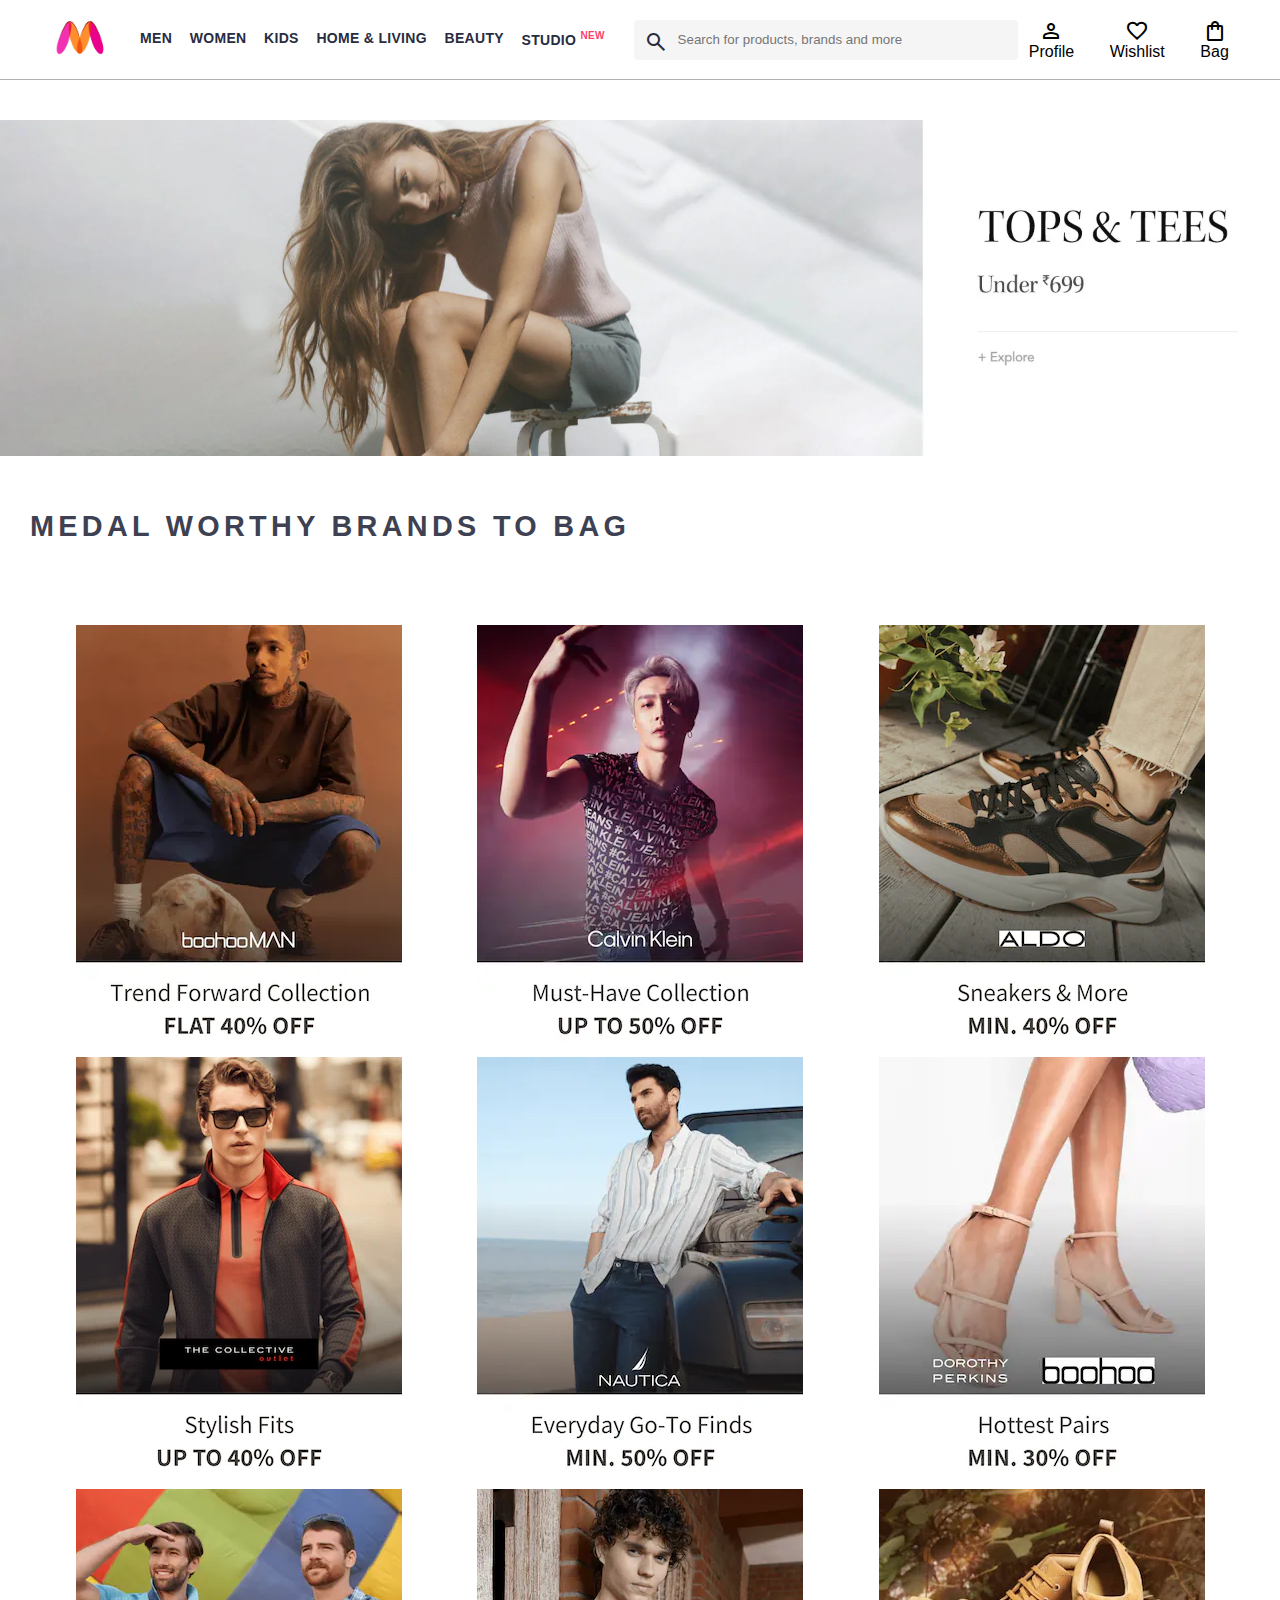
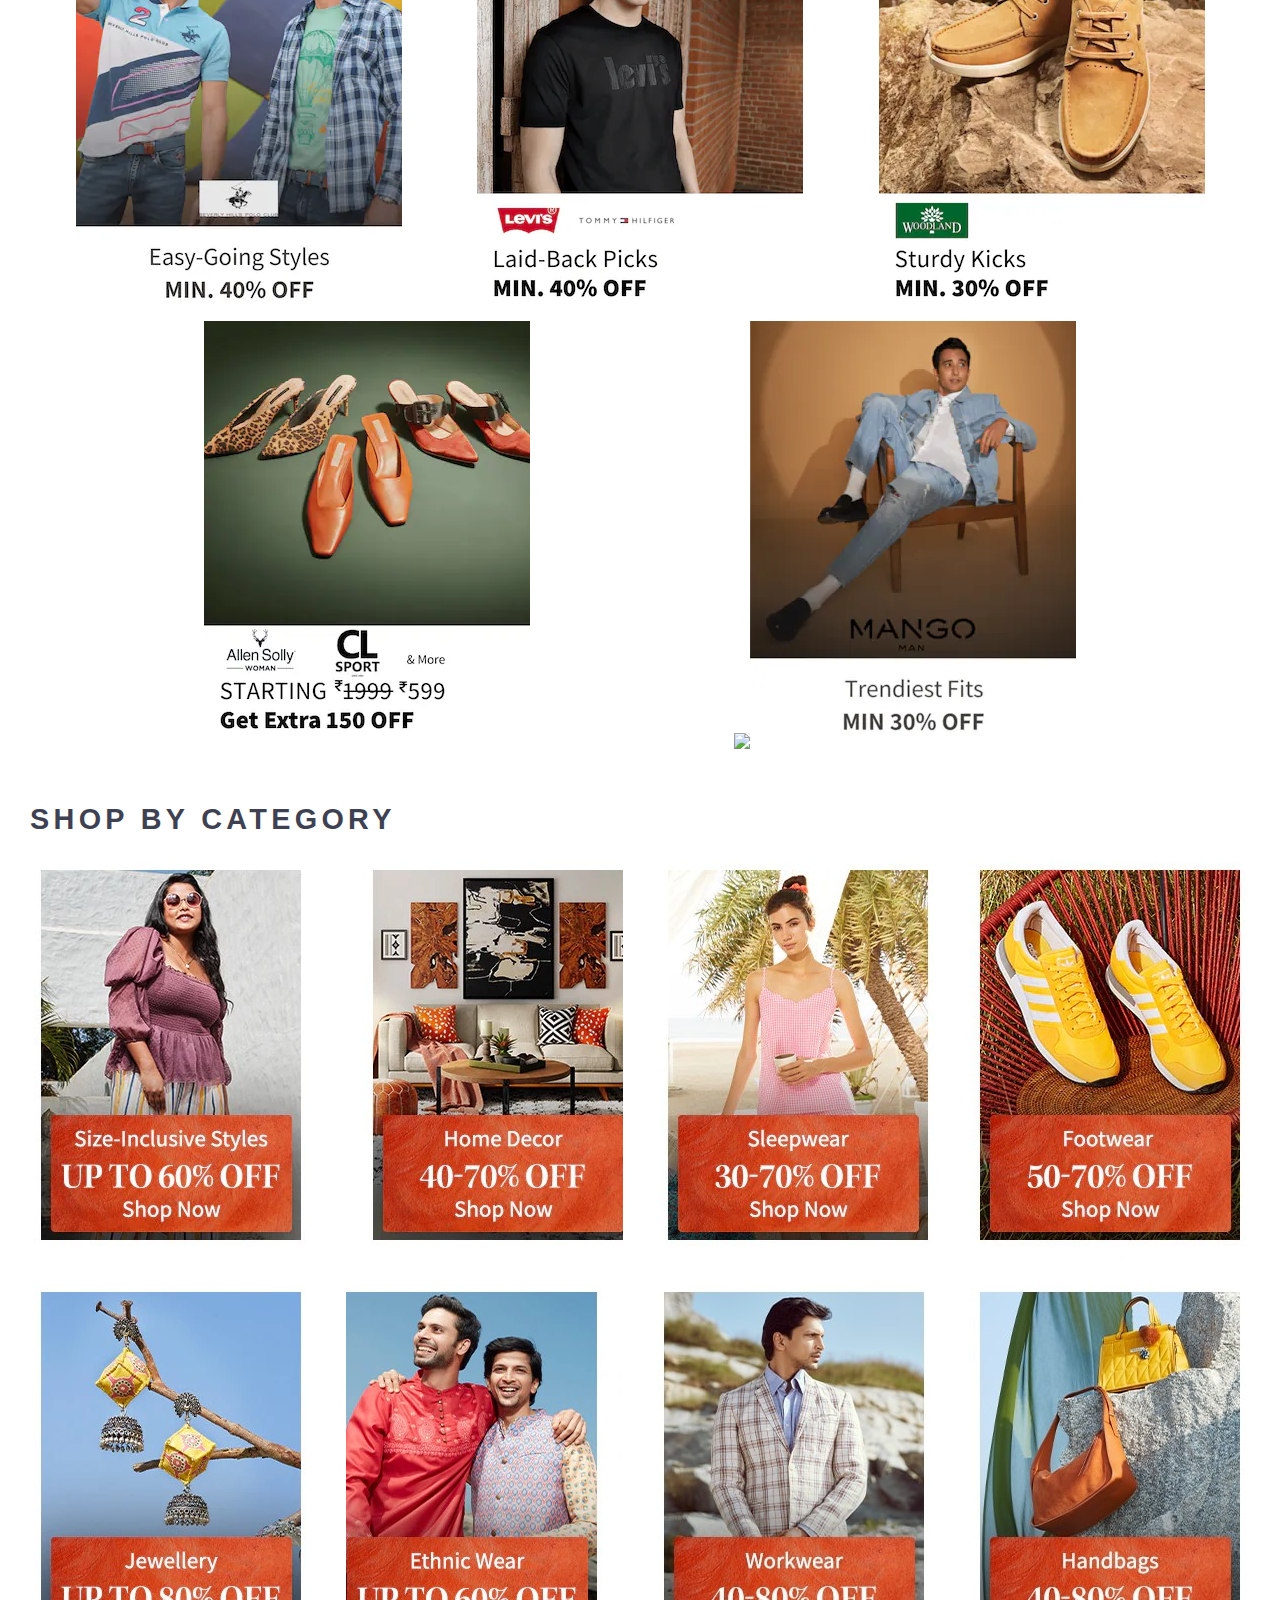
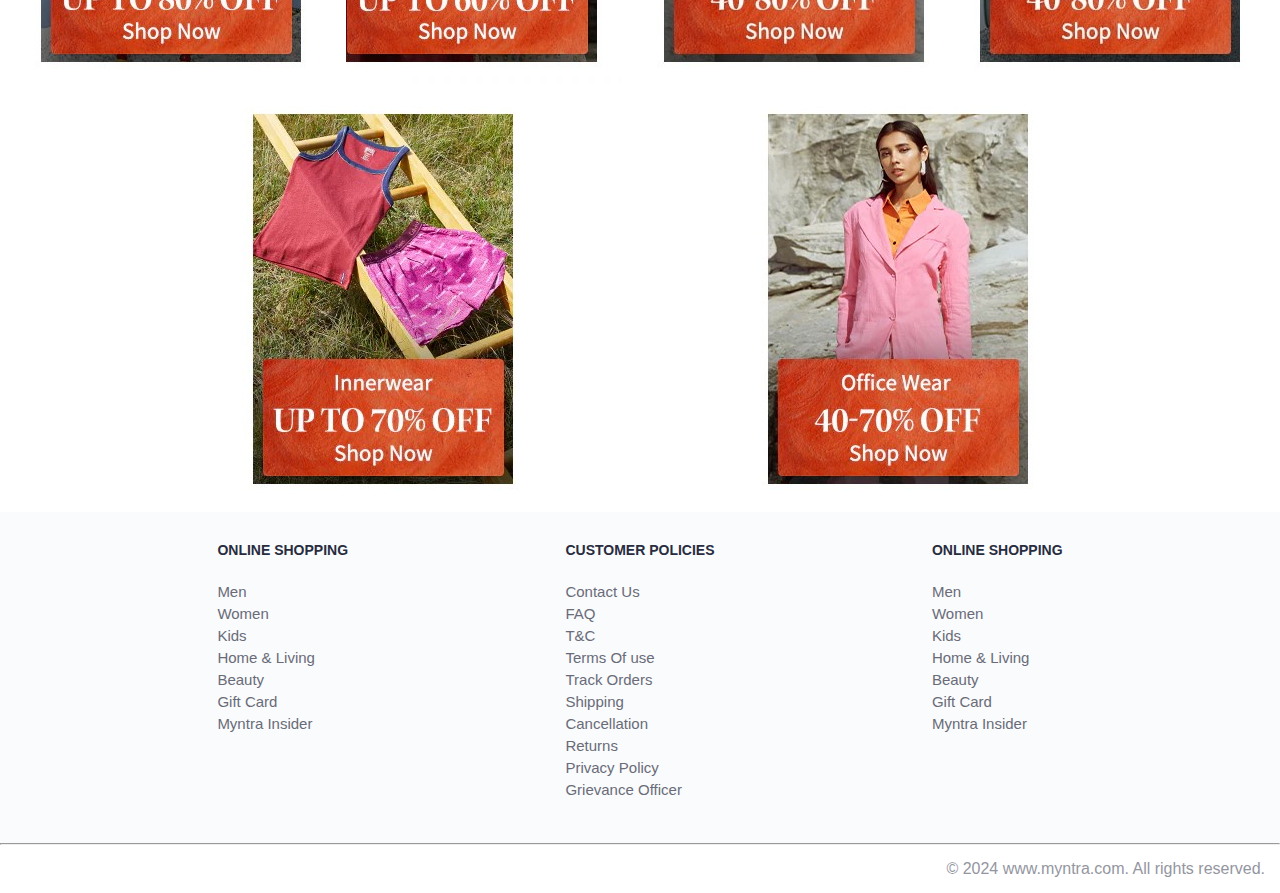
==== index.html @ 097bfcd6 "change" ====
<!DOCTYPE html>
<html lang="en">
  <head>
    <meta charset="UTF-8" />
    <meta name="viewport" content="width=device-width, initial-scale=1.0" />
    <title>Myntra Clone</title>
    <link rel="stylesheet" href="Myntra Clone Project.css" />
    <link
      rel="stylesheet"
      href="https://fonts.googleapis.com/css2?family=Material+Symbols+Outlined:opsz,wght,FILL,GRAD@20..48,100..700,0..1,-50..200"
    />
  </head>

  <body>
    <header>
      <div class="logo-container">
        <a href="#"
          ><img class="myntra-home" src="myntra_logo.webp" alt="Myntra-Logo"
        /></a>
      </div>
      <nav class="nav-bar">
        <a href="#">Men</a>
        <a href="#">Women</a>
        <a href="#">Kids</a>
        <a href="#">Home & Living</a>
        <a href="#">Beauty</a>
        <a href="#">Studio <sup>New</sup></a>
      </nav>
      <div class="search-bar">
        <span class="material-symbols-outlined search-icon"> search </span>
        <input
          class="search"
          placeholder="Search for products, brands and more"
        />
      </div>
      <div class="action-bar">
        <div class="action-container">
          <span class="material-symbols-outlined action-icon"> person </span>
          <span class="action-name">Profile</span>
        </div>
        <div class="action-container">
          <span class="material-symbols-outlined action-icon"> favorite </span>
          <span class="action-name">Wishlist</span>
        </div>
        <div class="action-container">
          <span class="material-symbols-outlined action-icon">
            shopping_bag
          </span>
          <span class="action-name">Bag</span>
        </div>
      </div>
    </header>
    <main>
      <div class="banner-container">
        <a
          href="https://www.myntra.com/top-and-tees?f=Gender%3Amen%20women%2Cwomen&rf=Price%3A139.0_700.0_139.0%20TO%20700.0" target="_blank"
        >
          <img class="banner-image" src="banner.jpg" alt="banner" />
        </a>
      </div>
      <div class="category-heading">MEDAL WORTHY BRANDS TO BAG</div>
      <br /><br /><br /><br />
      <div class="category-items">
        <a href="#"><img class="sale-item" src="1.png" /></a>
        <a href="#"><img class="sale-item" src="2.png" /></a>
        <a href="#"><img class="sale-item" src="3.png" /></a>
        <a href="#"><img class="sale-item" src="4.png" /></a>
        <a href="#"><img class="sale-item" src="5.png" /></a>
        <a href="#"><img class="sale-item" src="6.png" /></a>
        <a href="#"><img class="sale-item" src="7.png" /></a>
        <a href="#"><img class="sale-item" src="8.png" /></a>
        <a href="#"><img class="sale-item" src="9.png" /></a>
        <a href="#"><img class="sale-item" src="10.png" /></a>
        <a href="#"><img class="sale-item" src="11.pjpg /></a>
        <a href="#"><img class="sale-item" src="12.png" /></a>
      </div>
      <div class="category-heading">SHOP BY CATEGORY</div>
      <div class="category-items">
        <a href="#"><img class="sale-item" src="1.jpg" /></a>
        <a href="#"><img class="sale-item" src="2.jpg" /></a>
        <a href="#"><img class="sale-item" src="3.jpg" /></a>
        <a href="#"><img class="sale-item" src="4.jpg" /></a>
        <a href="#"><img class="sale-item" src="5.jpg" /></a>
        <a href="#"><img class="sale-item" src="6.jpg" /></a>
        <a href="#"><img class="sale-item" src="7.jpg" /></a>
        <a href="#"><img class="sale-item" src="8.jpg" /></a>
        <a href="#"><img class="sale-item" src="9.jpg" /></a>
        <a href="#"><img class="sale-item" src="10.jpg" /></a>
      </div>
    </main>
    <footer>
      <div class="footer-container">
        <div class="footer-column">
          <h3>ONLINE SHOPPING</h3>

          <a href="#">Men</a>
          <a href="#">Women</a>
          <a href="#">Kids</a>
          <a href="#">Home & Living</a>
          <a href="#">Beauty</a>
          <a href="#">Gift Card</a>
          <a href="#">Myntra Insider</a>
        </div>
        <div class="footer-column">
          <h3>CUSTOMER POLICIES</h3>

          <a href="#">Contact Us</a>
          <a href="#">FAQ</a>
          <a href="#">T&C</a>
          <a href="#">Terms Of use</a>
          <a href="#">Track Orders</a>
          <a href="#">Shipping</a>
          <a href="#">Cancellation</a>
          <a href="#">Returns</a>
          <a href="#">Privacy Policy</a>
          <a href="#">Grievance Officer</a>
        </div>
        <div class="footer-column">
          <h3>ONLINE SHOPPING</h3>

          <a href="#">Men</a>
          <a href="#">Women</a>
          <a href="#">Kids</a>
          <a href="#">Home & Living</a>
          <a href="#">Beauty</a>
          <a href="#">Gift Card</a>
          <a href="#">Myntra Insider</a>
        </div>
      </div>
      <hr />
      <div class="copyright">© 2024 www.myntra.com. All rights reserved.</div>
    </footer>
  </body>
</html>
---- Myntra Clone Project.css ----
* {
  margin: 0;
  padding: 0;
  font-family: Assistant, -apple-system, BlinkMacSystemFont, Segoe UI, Roboto,
    Helvetica, Arial, sans-serif;
  box-sizing: border-box;
}
header {
  display: flex;
  justify-content: space-between;
  align-items: center;
  background-color: #ffffff;
  height: 80px;
  border-bottom: 1px solid #b6b1b1;
}
.myntra-home {
  height: 45px;
}
.logo-container {
  margin-left: 4%;
}
.action-bar {
  margin-right: 4%;
  display: flex;
  min-width: 200px;
  justify-content: space-between;
}
.nav-bar {
  display: flex;
  min-width: 500px;
  justify-content: space-evenly;
}
.nav-bar a {
  font-size: 14px;
  letter-spacing: 0.3px;
  color: #282c3f;
  font-weight: 700;
  text-transform: uppercase;
  text-decoration: none;
  padding: 28px 0;
  border-bottom: 2px solid #ffffff;
}
.nav-bar a:hover {
  border-bottom: 2px solid #f54377;
}
.nav-bar a sup {
  color: #ff3f6c;
  font-size: 10px;
}
.search-bar {
  height: 40px;
  min-width: 200px;
  width: 30%;
  display: flex;
  align-items: center;
}
.search {
  background: #f5f5f6;
  color: #696e79;
  flex-grow: 1;
  height: 40px;
  border: 0;
  border-radius: 0 4px 4px 0;
}
.search-icon {
  height: 20px;
  padding: 10px;
  box-sizing: content-box;
  background: #f5f5f6;
  color: #282c3f;
  font-weight: 300;
  border-radius: 4px 0 0 4px;
}
.action-container {
  display: flex;
  flex-direction: column;
  align-items: center;
}
/* main section */
.banner-container {
  margin: 40px 0;
}
.banner-image {
  width: 100%;
}
.category-heading {
  text-transform: uppercase;
  color: #3e4152;
  letter-spacing: 0.15em;
  font-size: 1.8em;
  margin: 50px 0 10px 30px;
  max-height: 5em;
  font-weight: 700;
}
.category-items {
  display: flex;
  flex-wrap: wrap;
  justify-content: space-evenly;
}
.sale-items {
    width: 250px;
}
/* footer */
.footer-container {
    padding: 30px 0 40px 0;
    background: #fafbfc;
    display: flex;
    justify-content: space-evenly;
}
.footer-column {
    display: flex;
    flex-direction: column;

}
.footer-column h3 {
  color: #282c3f;
  font-size: 14px;
  margin-bottom: 25px;
}
.footer-column a {
  color: #696b79;
  font-size: 15px;
  text-decoration: none;
  padding-bottom: 5px;
}
.copyright {
  color: #94969f;
  text-align: end;
  padding: 15px;
}
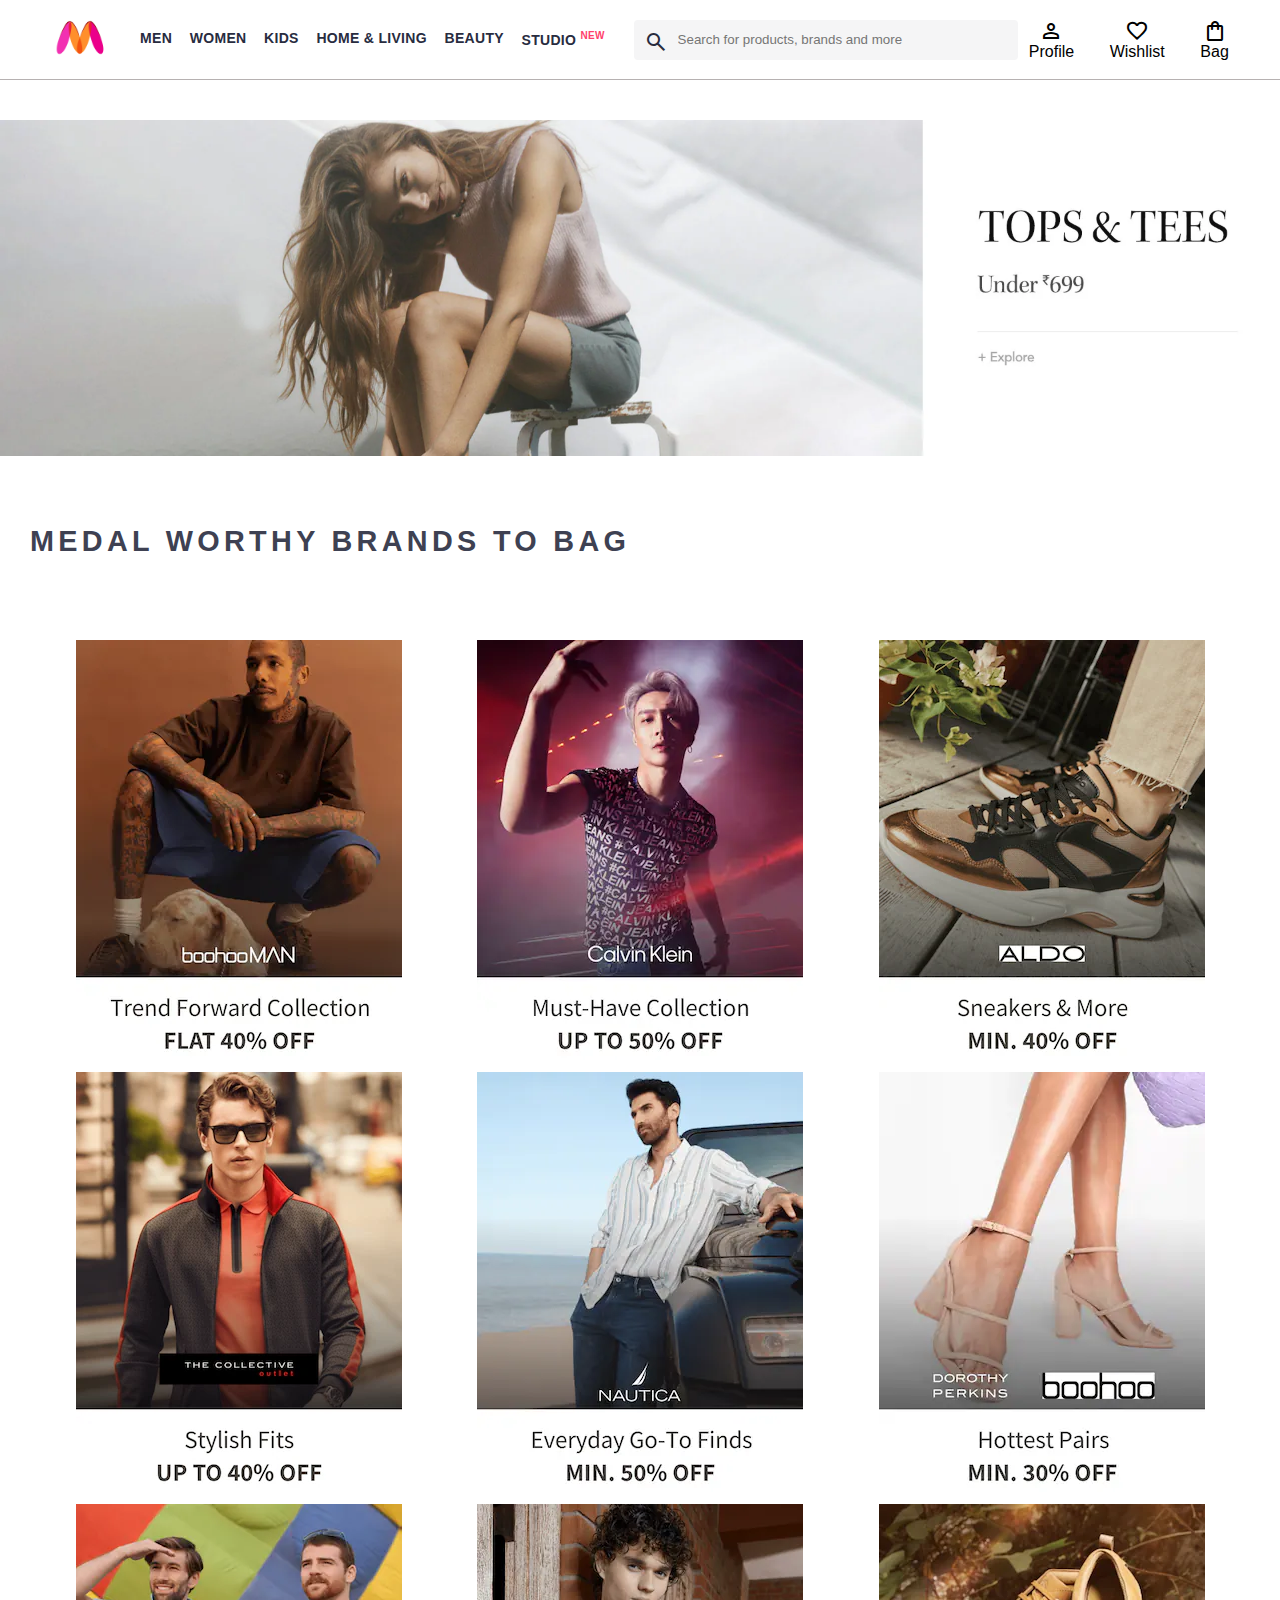
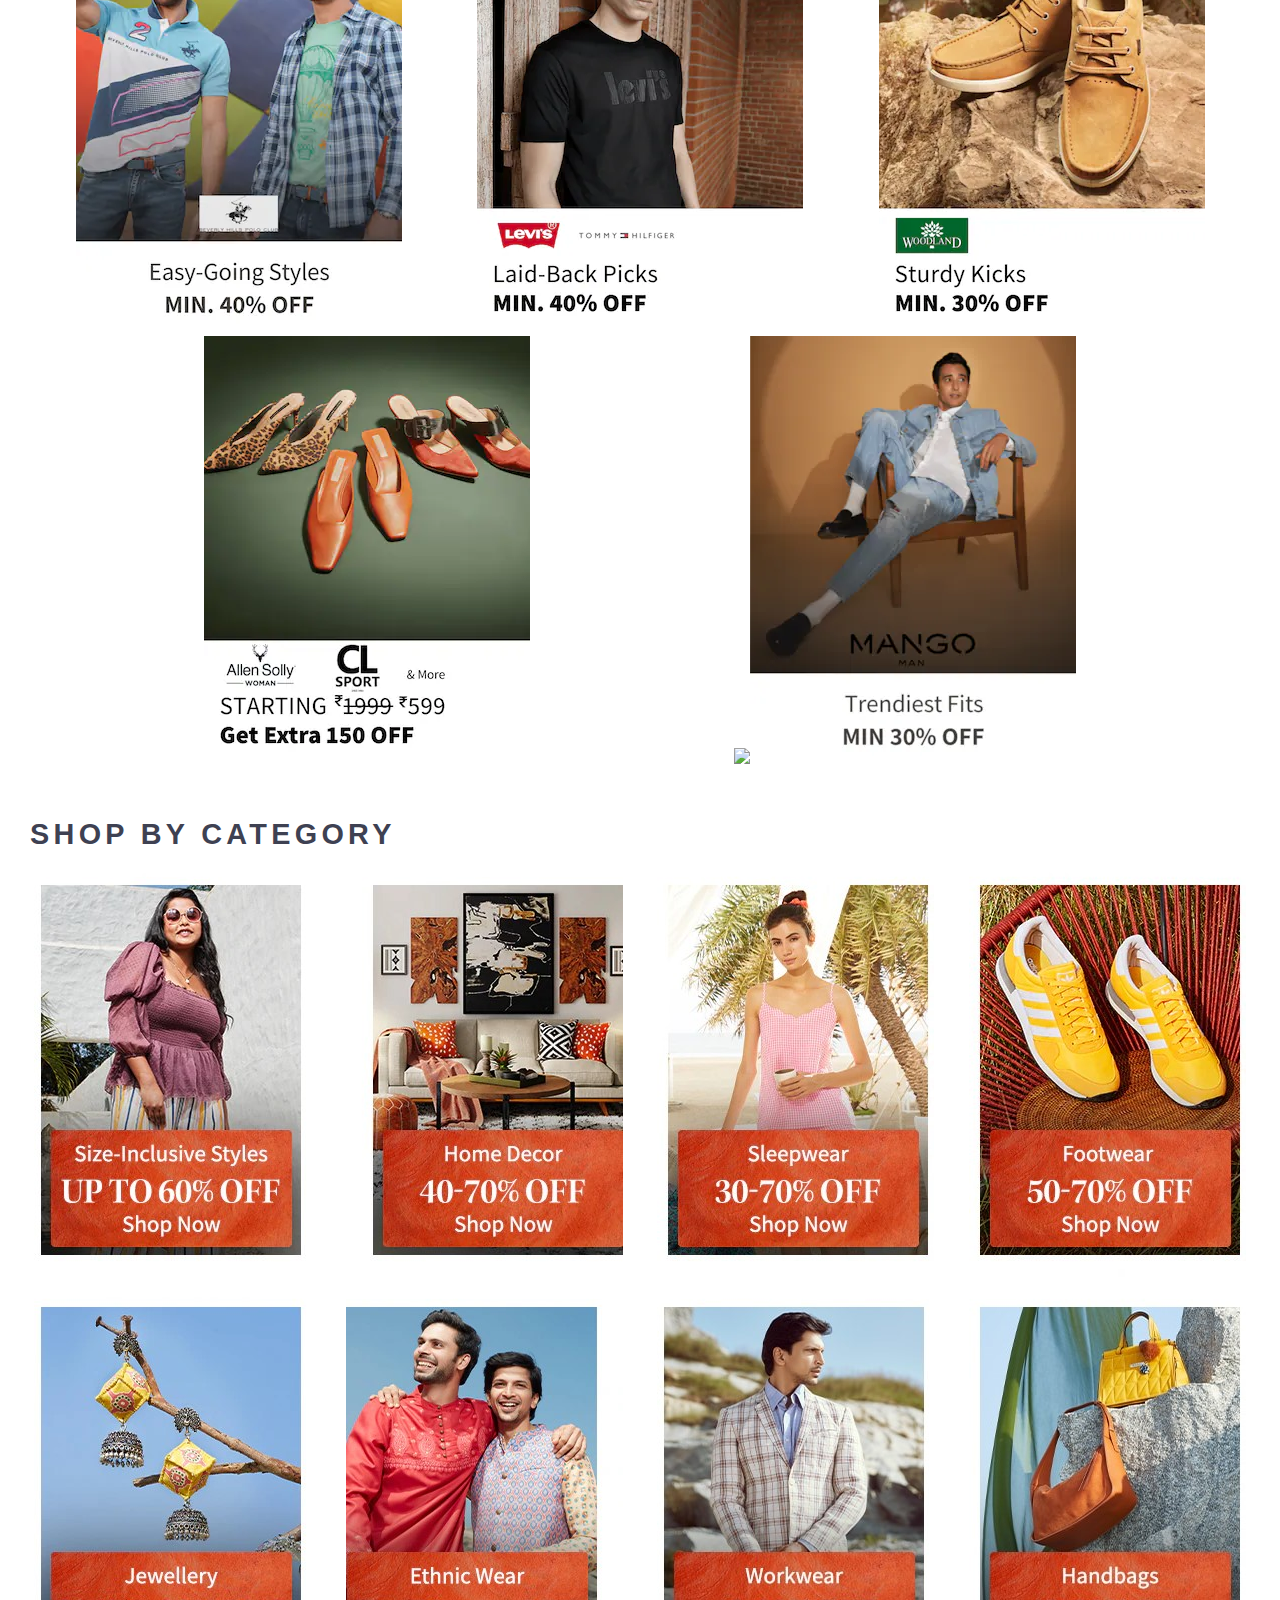
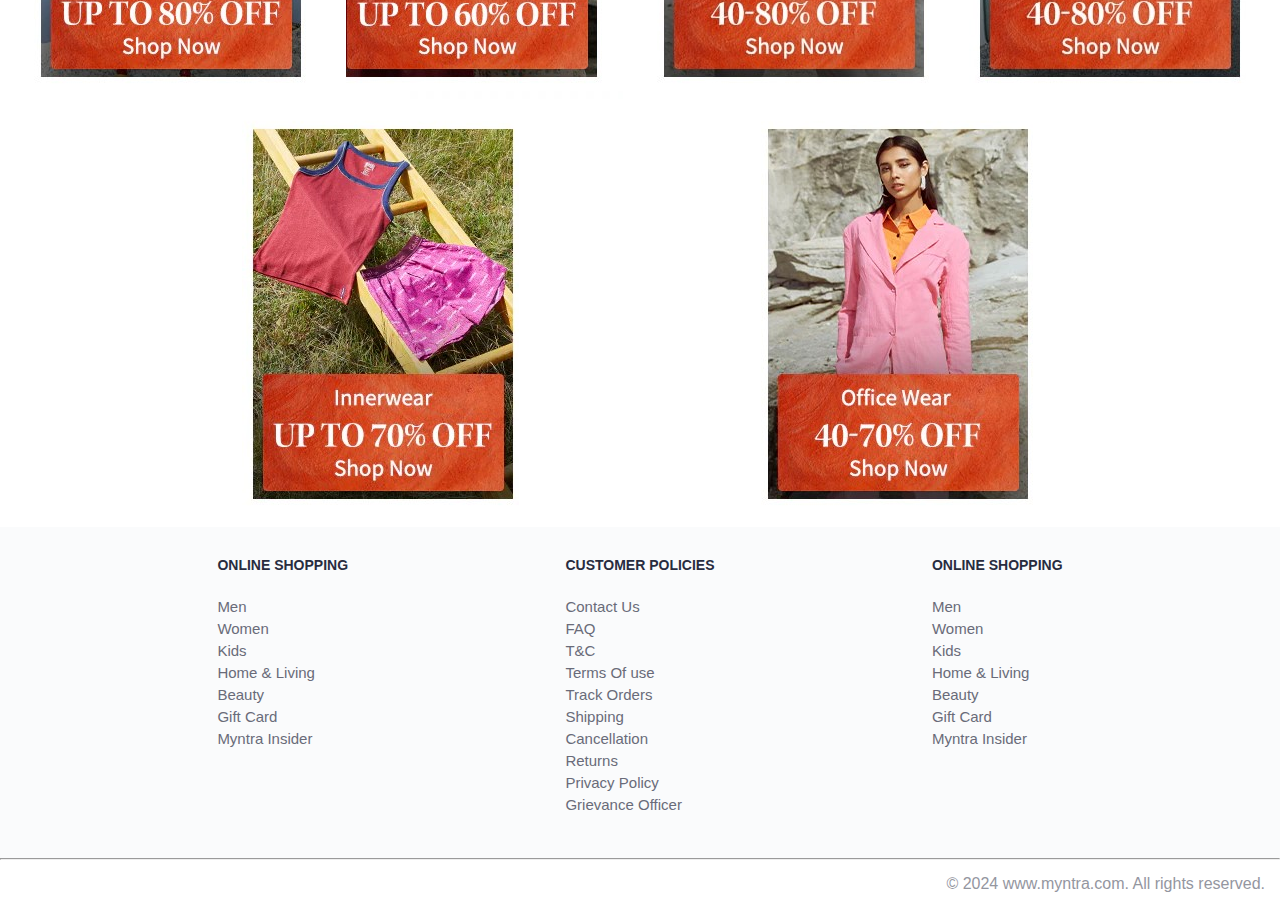
==== commit 0d8eee56: "change" ====
--- a/index.html
+++ b/index.html
@@ -4,7 +4,7 @@
     <meta charset="UTF-8" />
     <meta name="viewport" content="width=device-width, initial-scale=1.0" />
     <title>Myntra Clone</title>
-    <link rel="stylesheet" href="Myntra Clone Project.css" />
+    <link rel="stylesheet" href="myntraclone.css" />
     <link
       rel="stylesheet"
       href="https://fonts.googleapis.com/css2?family=Material+Symbols+Outlined:opsz,wght,FILL,GRAD@20..48,100..700,0..1,-50..200"
--- a/myntraclone.css
+++ b/myntraclone.css
@@ -0,0 +1,135 @@
+* {
+  margin: 0;
+  padding: 0;
+  font-family: Assistant, -apple-system, BlinkMacSystemFont, Segoe UI, Roboto,
+    Helvetica, Arial, sans-serif;
+  box-sizing: border-box;
+}
+header {
+  display: flex;
+  justify-content: space-between;
+  align-items: center;
+  background-color: #ffffff;
+  height: 80px;
+  border-bottom: 1px solid #b6b1b1;
+  position: fixed;
+  top: 0;
+  width: 100%;
+  z-index: 200;
+}
+.myntra-home {
+  height: 45px;
+}
+.logo-container {
+  margin-left: 4%;
+}
+.action-bar {
+  margin-right: 4%;
+  display: flex;
+  min-width: 200px;
+  justify-content: space-between;
+}
+.nav-bar {
+  display: flex;
+  min-width: 500px;
+  justify-content: space-evenly;
+}
+.nav-bar a {
+  font-size: 14px;
+  letter-spacing: 0.3px;
+  color: #282c3f;
+  font-weight: 700;
+  text-transform: uppercase;
+  text-decoration: none;
+  padding: 28px 0;
+  border-bottom: 2px solid #ffffff;
+}
+.nav-bar a:hover {
+  border-bottom: 2px solid #f54377;
+}
+.nav-bar a sup {
+  color: #ff3f6c;
+  font-size: 10px;
+}
+.search-bar {
+  height: 40px;
+  min-width: 200px;
+  width: 30%;
+  display: flex;
+  align-items: center;
+}
+.search {
+  background: #f5f5f6;
+  color: #696e79;
+  flex-grow: 1;
+  height: 40px;
+  border: 0;
+  border-radius: 0 4px 4px 0;
+}
+.search-icon {
+  height: 20px;
+  padding: 10px;
+  box-sizing: content-box;
+  background: #f5f5f6;
+  color: #282c3f;
+  font-weight: 300;
+  border-radius: 4px 0 0 4px;
+}
+.action-container {
+  display: flex;
+  flex-direction: column;
+  align-items: center;
+}
+/* main section */
+.banner-container {
+  margin: 40px 0;
+  padding: 80px 0 15px;
+}
+.banner-image {
+  width: 100%;
+}
+.category-heading {
+  text-transform: uppercase;
+  color: #3e4152;
+  letter-spacing: 0.15em;
+  font-size: 1.8em;
+  margin: 50px 0 10px 30px;
+  max-height: 5em;
+  font-weight: 700;
+}
+.category-items {
+  display: flex;
+  flex-wrap: wrap;
+  justify-content: space-evenly;
+}
+.sale-items {
+    width: 250px;
+}
+/* footer */
+.footer-container {
+    padding: 30px 0 40px 0;
+    background: #fafbfc;
+    display: flex;
+    justify-content: space-evenly;
+}
+.footer-column {
+    display: flex;
+    flex-direction: column;
+
+}
+.footer-column h3 {
+  color: #282c3f;
+  font-size: 14px;
+  margin-bottom: 25px;
+}
+.footer-column a {
+  color: #696b79;
+  font-size: 15px;
+  text-decoration: none;
+  padding-bottom: 5px;
+}
+.copyright {
+  color: #94969f;
+  text-align: end;
+  padding: 15px;
+}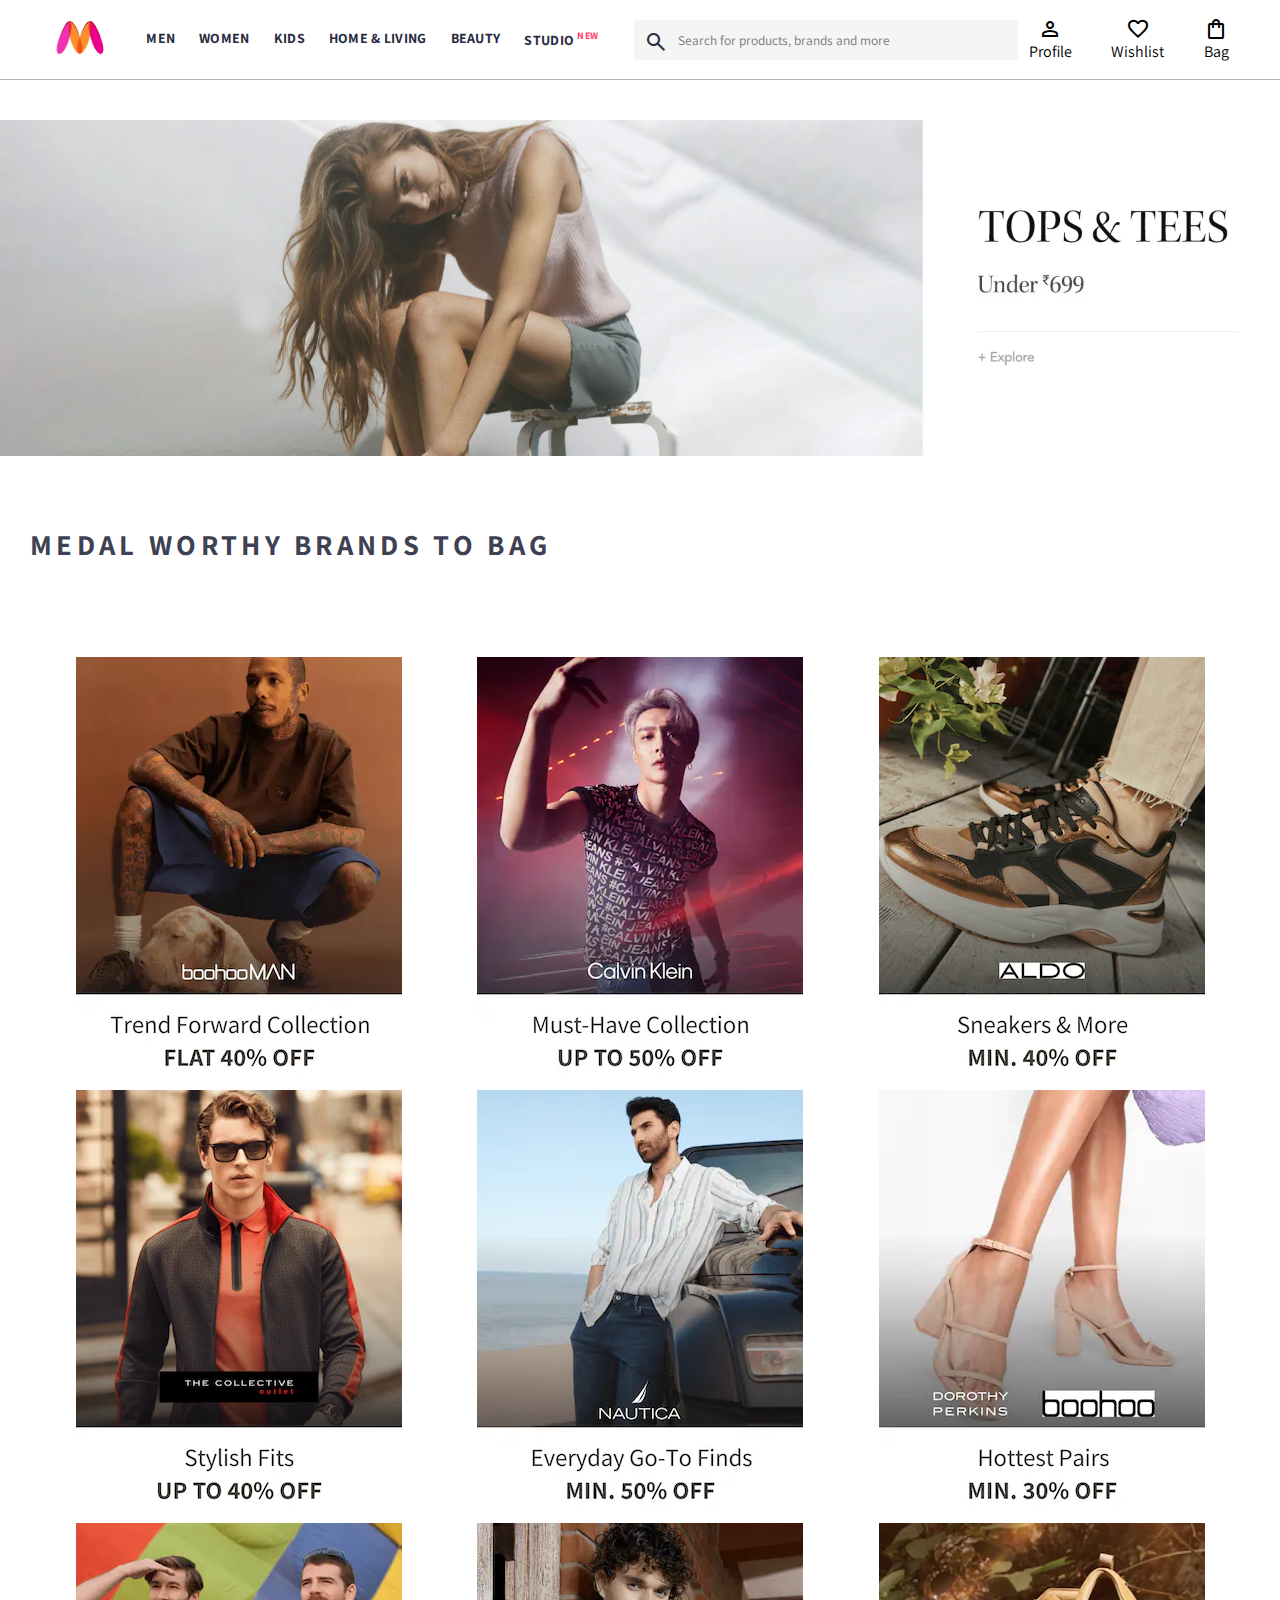
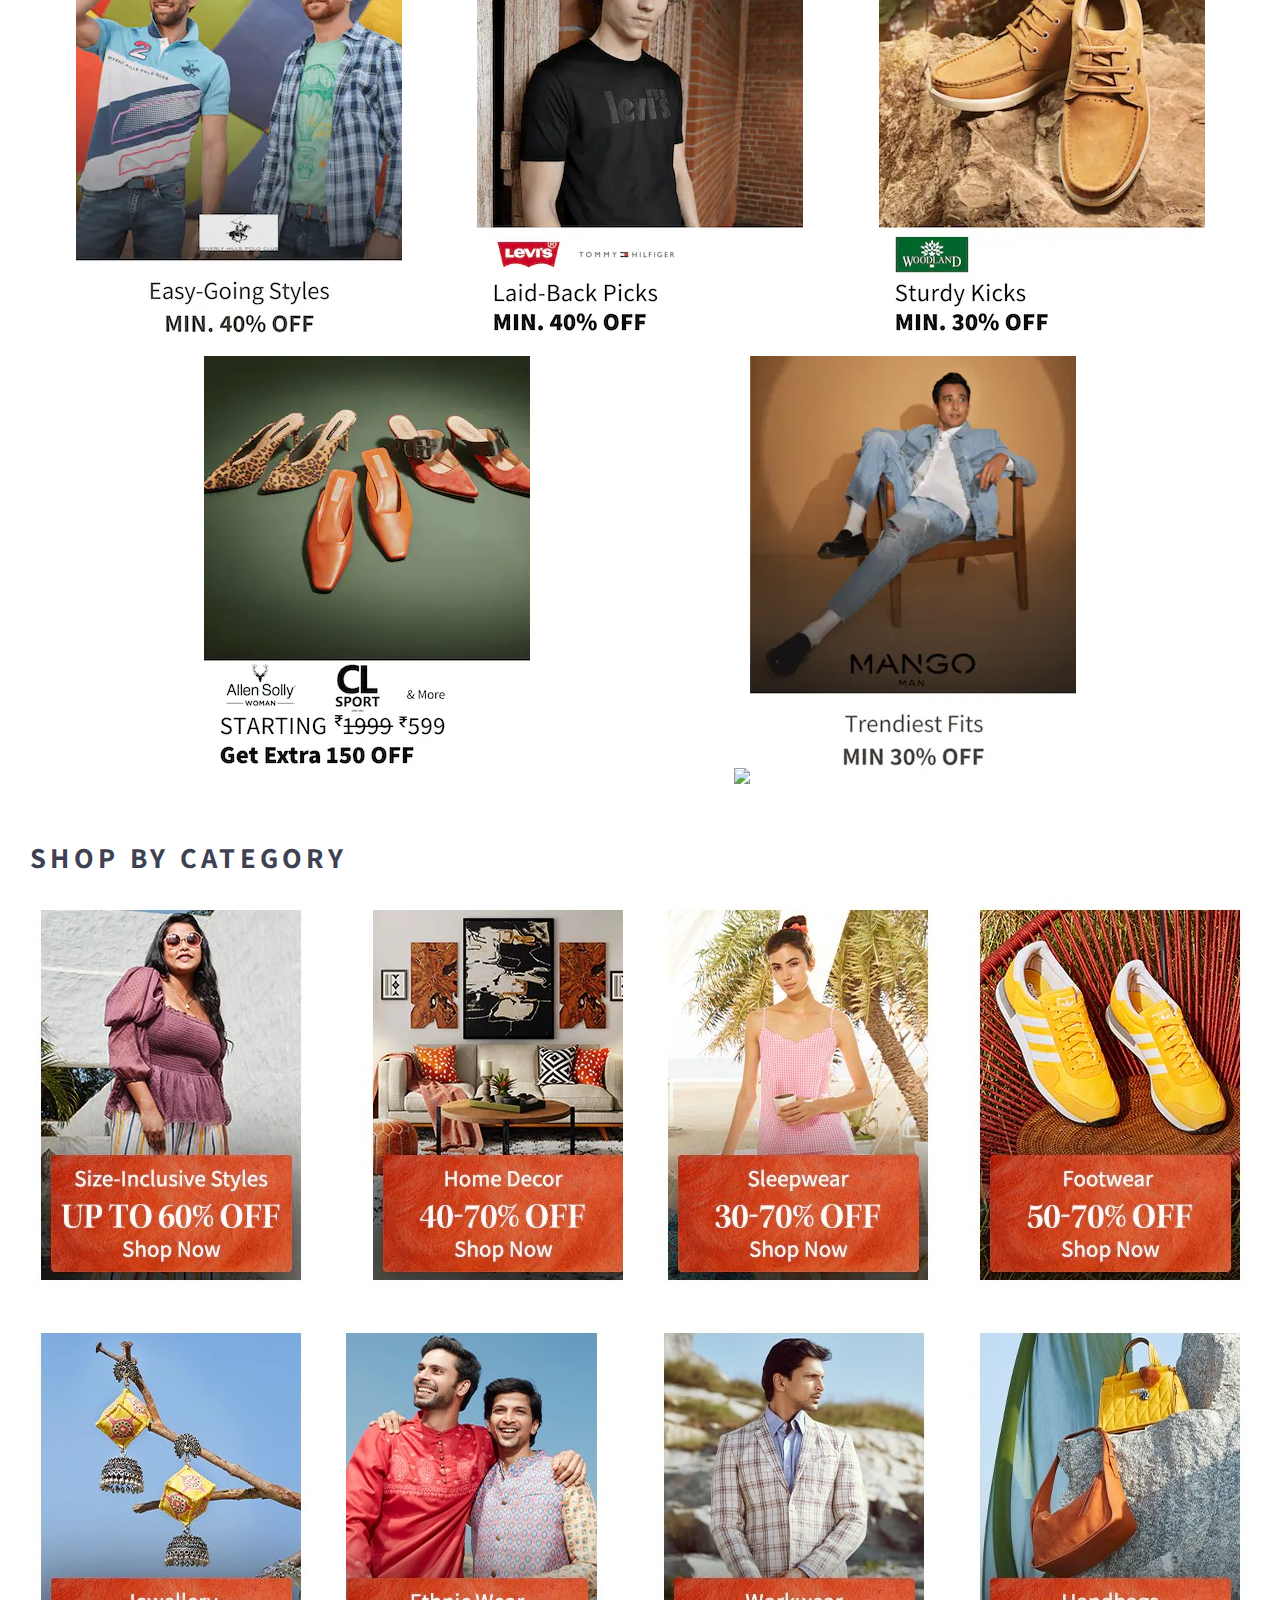
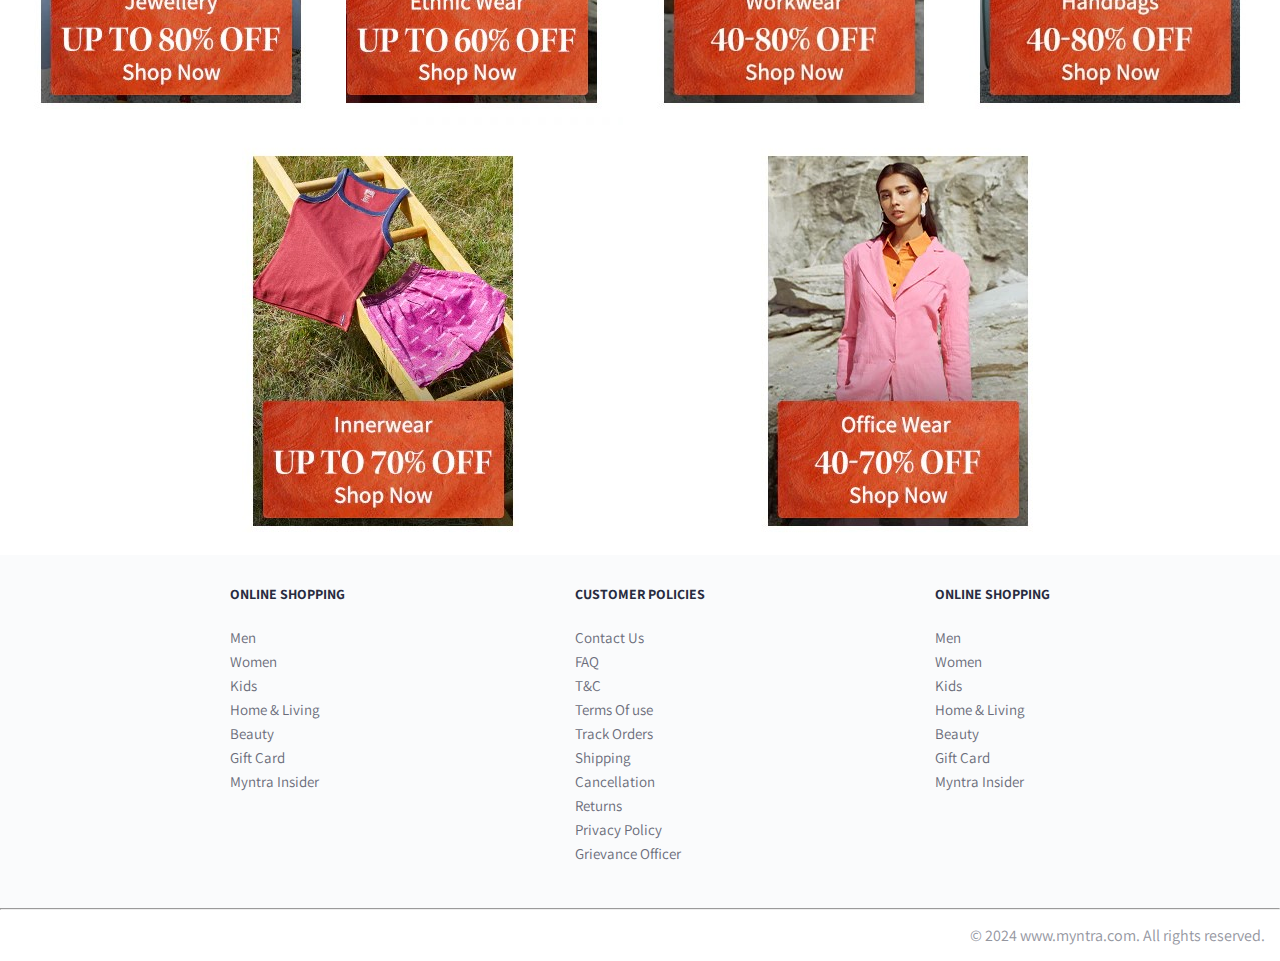
==== commit 5d5b2436: "kardo change" ====
--- a/index.html
+++ b/index.html
@@ -9,6 +9,12 @@
       rel="stylesheet"
       href="https://fonts.googleapis.com/css2?family=Material+Symbols+Outlined:opsz,wght,FILL,GRAD@20..48,100..700,0..1,-50..200"
     />
+    <link rel="preconnect" href="https://fonts.googleapis.com" />
+    <link rel="preconnect" href="https://fonts.gstatic.com" crossorigin />
+    <link
+      href="https://fonts.googleapis.com/css2?family=Assistant:wght@200..800&display=swap"
+      rel="stylesheet"
+    />
   </head>
 
   <body>
@@ -18,6 +24,11 @@
           ><img class="myntra-home" src="myntra_logo.webp" alt="Myntra-Logo"
         /></a>
       </div>
+       <!-- mobile-logo -->
+       <div class="logo-phone">
+        <a href="#"><span class="material-symbols-outlined"> menu </span> </a>
+      </div>
+      <span id="logu">Myntra</span>
       <nav class="nav-bar">
         <a href="#">Men</a>
         <a href="#">Women</a>
--- a/myntraclone.css
+++ b/myntraclone.css
@@ -132,4 +132,41 @@
   color: #94969f;
   text-align: end;
   padding: 15px;
+}
+
+@media screen and (max-width: 600px) {
+  .nav-bar {
+    display: none;
+  }
+
+  .search-bar {
+    display: none;
+  }
+
+  .logo-container {
+    display: none;
+  }
+}
+
+@media screen and (min-width: 600px) {
+  .logo-phone {
+    display: none;
+  }
+
+  #logu {
+    display: none;
+  }
+}
+
+.logo-phone {
+  padding-left: 2px;
+  text-decoration: none;
+}
+
+#logu {
+  font-size: 16px;
+  font-weight: 700;
+  position: absolute;
+  top: 26px;
+  left: 36px;
 }